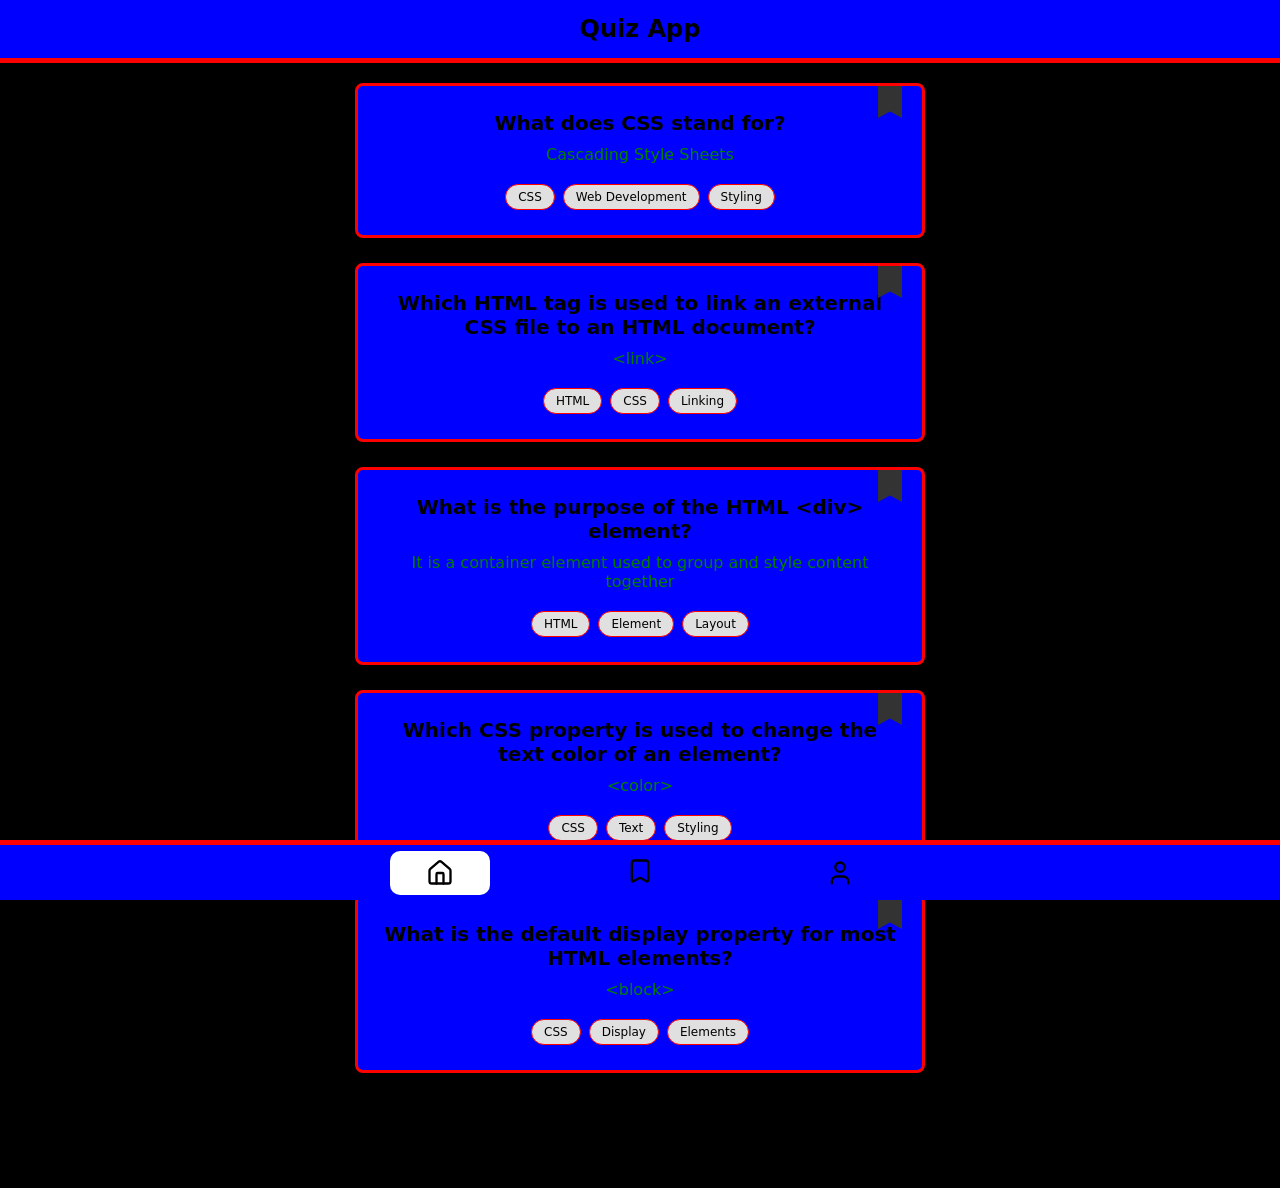
==== index.html @ 6d72170e "css structure added" ====
<!doctype html>
<html lang="en">
  <head>
    <meta charset="UTF-8" />
    <meta name="viewport" content="width=device-width, initial-scale=1" />
    <title>Quiz App</title>
    <link rel="stylesheet" href="styles.css" />
  </head>
  <body>
    <header>
      <h1>Quiz App</h1>
    </header>
    <nav class="navbar">
      <ul>
        <li>
          <div class="active"><img src="assets/house.svg" alt="" /></div>
        </li>
        <li>
          <a href="bookmarks.html">
            <img src="assets/bookmark.svg" alt="" />
          </a>
        </li>
        <li>
          <img src="assets/user.svg" alt="" />
        </li>
      </ul>
    </nav>
    <main>
      <section class="Question card">
        <article class="Question1">
          <h2>What does CSS stand for?</h2>
          <p>Cascading Style Sheets</p>
          <div class="tags">
            <span class="tag">CSS</span>
            <span class="tag">Web Development</span>
            <span class="tag">Styling</span>
          </div>
        </article>
        <article class="Question2">
          <h2>
            Which HTML tag is used to link an external CSS file to an HTML
            document?
          </h2>
          <p>&lt;link&gt;</p>
          <div class="tags">
            <span class="tag">HTML</span>
            <span class="tag">CSS</span>
            <span class="tag">Linking</span>
          </div>
        </article>
        <article class="Question3">
          <h2>What is the purpose of the HTML &lt;div&gt; element?</h2>
          <p>
            It is a container element used to group and style content together
          </p>
          <div class="tags">
            <span class="tag">HTML</span>
            <span class="tag">Element</span>
            <span class="tag">Layout</span>
          </div>
        </article>
        <article class="Question4">
          <h2>
            Which CSS property is used to change the text color of an element?
          </h2>
          <p>&lt;color&gt;</p>
          <div class="tags">
            <span class="tag">CSS</span>
            <span class="tag">Text</span>
            <span class="tag">Styling</span>
          </div>
        </article>
        <article class="Question5">
          <h2>What is the default display property for most HTML elements?</h2>
          <p>&lt;block&gt;</p>
          <div class="tags">
            <span class="tag">CSS</span>
            <span class="tag">Display</span>
            <span class="tag">Elements</span>
          </div>
        </article>
      </section>
    </main>
  </body>
</html>
---- styles.css ----
@import "components/general.css";
@import "components/nav.css";
@import "components/article.css";
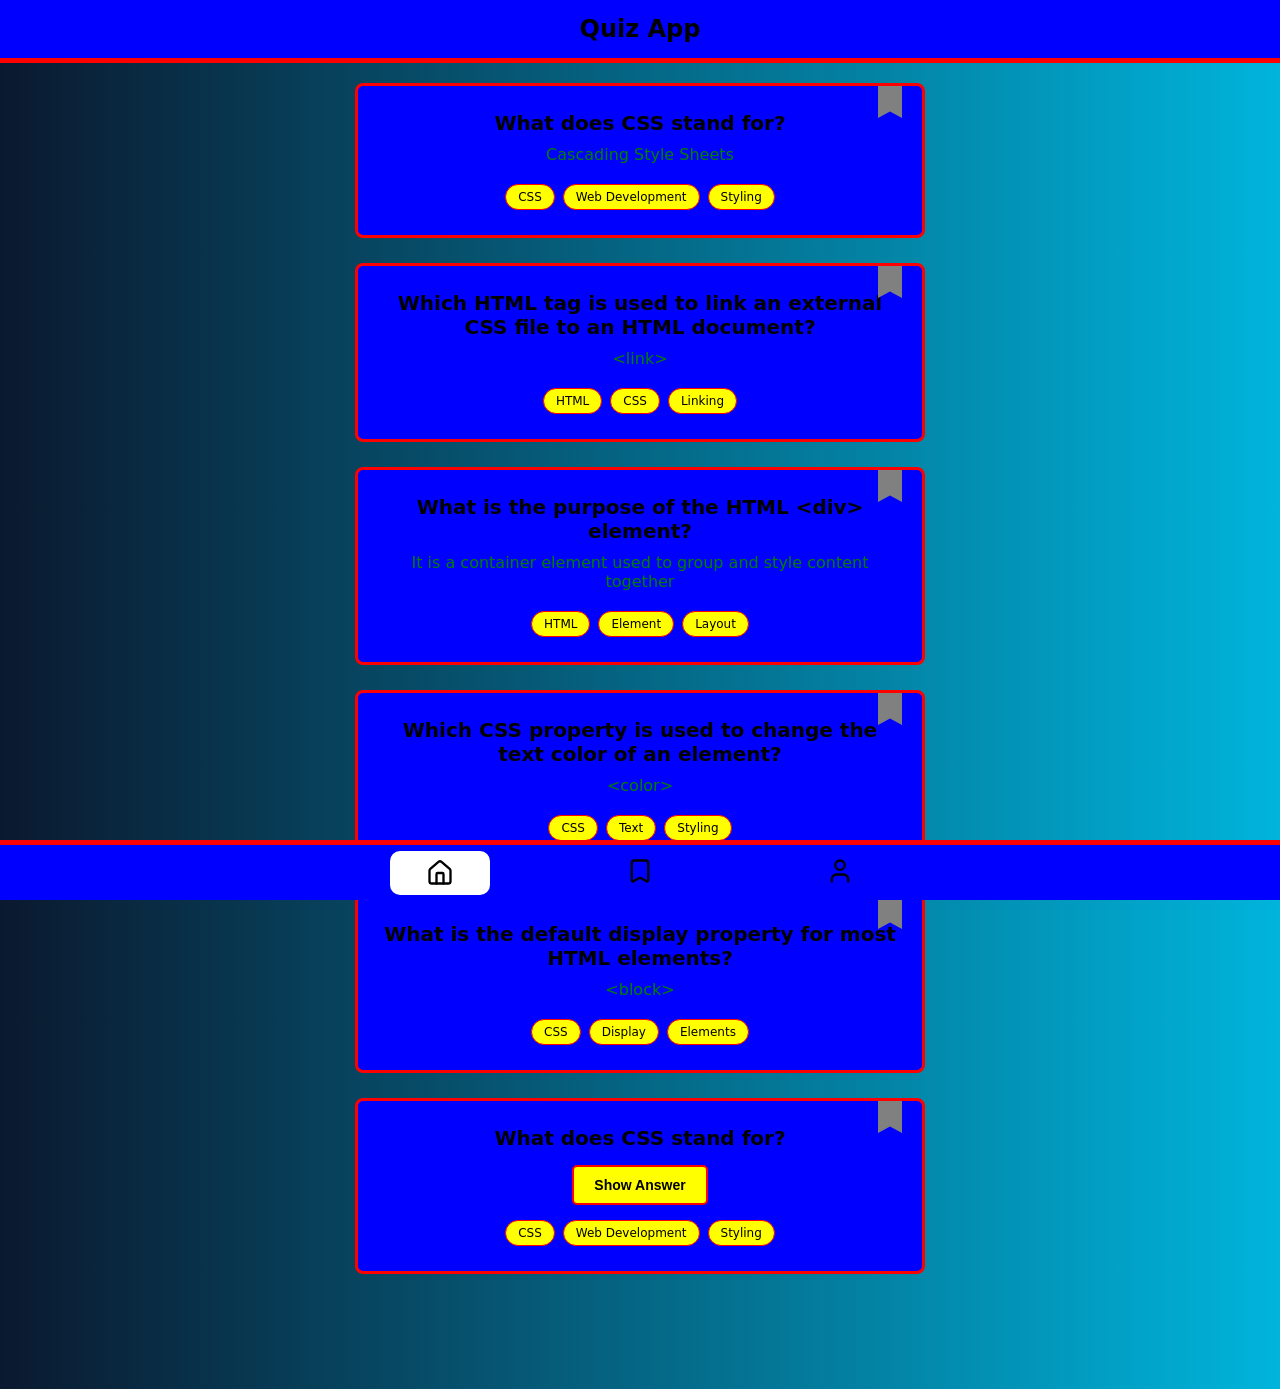
==== commit 47ea2e75: "button test added" ====
--- a/index.html
+++ b/index.html
@@ -21,13 +21,13 @@
           </a>
         </li>
         <li>
-          <img src="assets/user.svg" alt="" />
+          <a href="profile.html"><img src="assets/user.svg" alt="" /></a>
         </li>
       </ul>
     </nav>
     <main>
       <section class="Question card">
-        <article class="Question1">
+        <article class="Question">
           <h2>What does CSS stand for?</h2>
           <p>Cascading Style Sheets</p>
           <div class="tags">
@@ -36,7 +36,7 @@
             <span class="tag">Styling</span>
           </div>
         </article>
-        <article class="Question2">
+        <article class="Question">
           <h2>
             Which HTML tag is used to link an external CSS file to an HTML
             document?
@@ -48,7 +48,7 @@
             <span class="tag">Linking</span>
           </div>
         </article>
-        <article class="Question3">
+        <article class="Question">
           <h2>What is the purpose of the HTML &lt;div&gt; element?</h2>
           <p>
             It is a container element used to group and style content together
@@ -59,7 +59,7 @@
             <span class="tag">Layout</span>
           </div>
         </article>
-        <article class="Question4">
+        <article class="Question">
           <h2>
             Which CSS property is used to change the text color of an element?
           </h2>
@@ -70,7 +70,7 @@
             <span class="tag">Styling</span>
           </div>
         </article>
-        <article class="Question5">
+        <article class="Question">
           <h2>What is the default display property for most HTML elements?</h2>
           <p>&lt;block&gt;</p>
           <div class="tags">
@@ -79,6 +79,17 @@
             <span class="tag">Elements</span>
           </div>
         </article>
+        <article class="Question">
+          <h2>What does CSS stand for?</h2>
+          <!-- Klasse "answer hidden" hinzugefügt -->
+          <p class="answer hidden">Cascading Style Sheets</p>
+          <!-- Neuer zentrierter Button -->
+          <button class="quiz-btn">Show Answer</button>
+          <div class="tags">
+            <span class="tag">CSS</span>
+            <span class="tag">Web Development</span>
+            <span class="tag">Styling</span>
+        </article>
       </section>
     </main>
   </body>
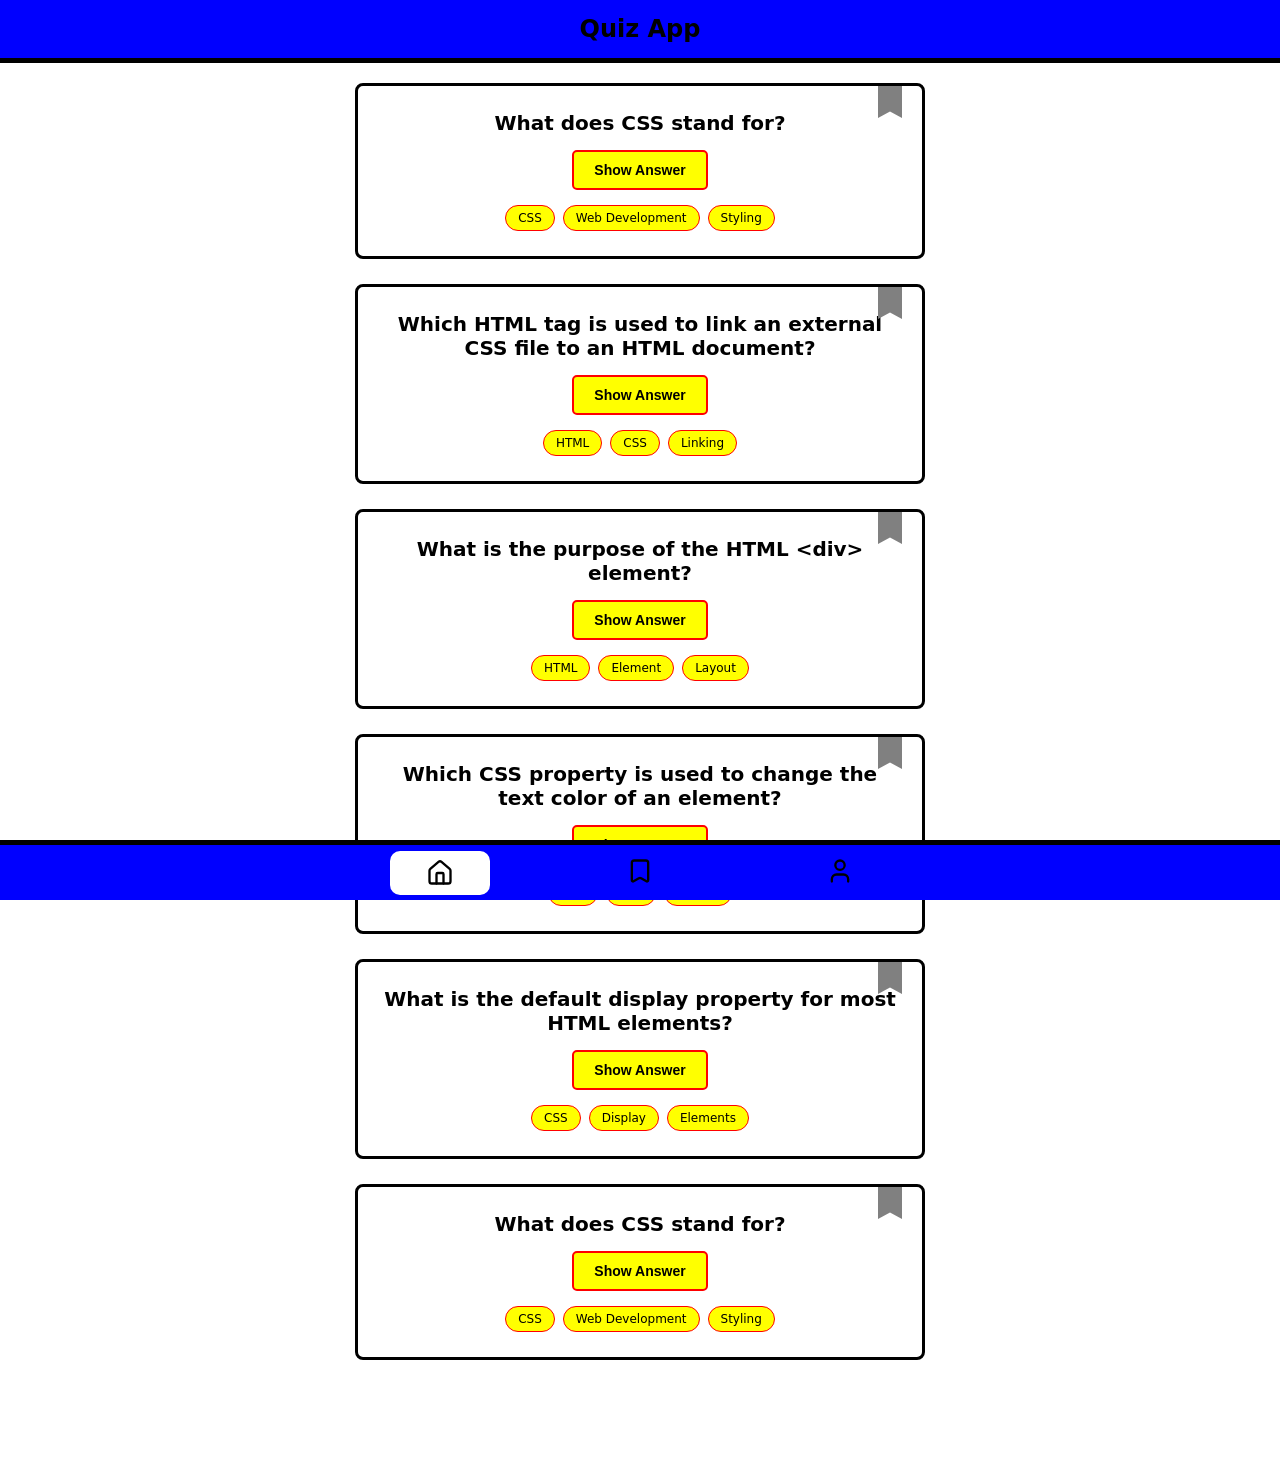
==== commit a0421aeb: "Show answer button added" ====
--- a/index.html
+++ b/index.html
@@ -29,7 +29,8 @@
       <section class="Question card">
         <article class="Question">
           <h2>What does CSS stand for?</h2>
-          <p>Cascading Style Sheets</p>
+          <p class="answer hidden">Cascading Style Sheets</p>
+          <button class="quiz-btn">Show Answer</button>
           <div class="tags">
             <span class="tag">CSS</span>
             <span class="tag">Web Development</span>
@@ -41,7 +42,8 @@
             Which HTML tag is used to link an external CSS file to an HTML
             document?
           </h2>
-          <p>&lt;link&gt;</p>
+          <p class="answer hidden">&lt;link&gt;</p>
+          <button class="quiz-btn">Show Answer</button>
           <div class="tags">
             <span class="tag">HTML</span>
             <span class="tag">CSS</span>
@@ -50,9 +52,10 @@
         </article>
         <article class="Question">
           <h2>What is the purpose of the HTML &lt;div&gt; element?</h2>
-          <p>
+          <p class="answer hidden">
             It is a container element used to group and style content together
           </p>
+          <button class="quiz-btn">Show Answer</button>
           <div class="tags">
             <span class="tag">HTML</span>
             <span class="tag">Element</span>
@@ -63,7 +66,8 @@
           <h2>
             Which CSS property is used to change the text color of an element?
           </h2>
-          <p>&lt;color&gt;</p>
+          <p class="answer hidden">&lt;color&gt;</p>
+          <button class="quiz-btn">Show Answer</button>
           <div class="tags">
             <span class="tag">CSS</span>
             <span class="tag">Text</span>
@@ -72,7 +76,8 @@
         </article>
         <article class="Question">
           <h2>What is the default display property for most HTML elements?</h2>
-          <p>&lt;block&gt;</p>
+          <p class="answer hidden">&lt;block&gt;</p>
+          <button class="quiz-btn">Show Answer</button>
           <div class="tags">
             <span class="tag">CSS</span>
             <span class="tag">Display</span>
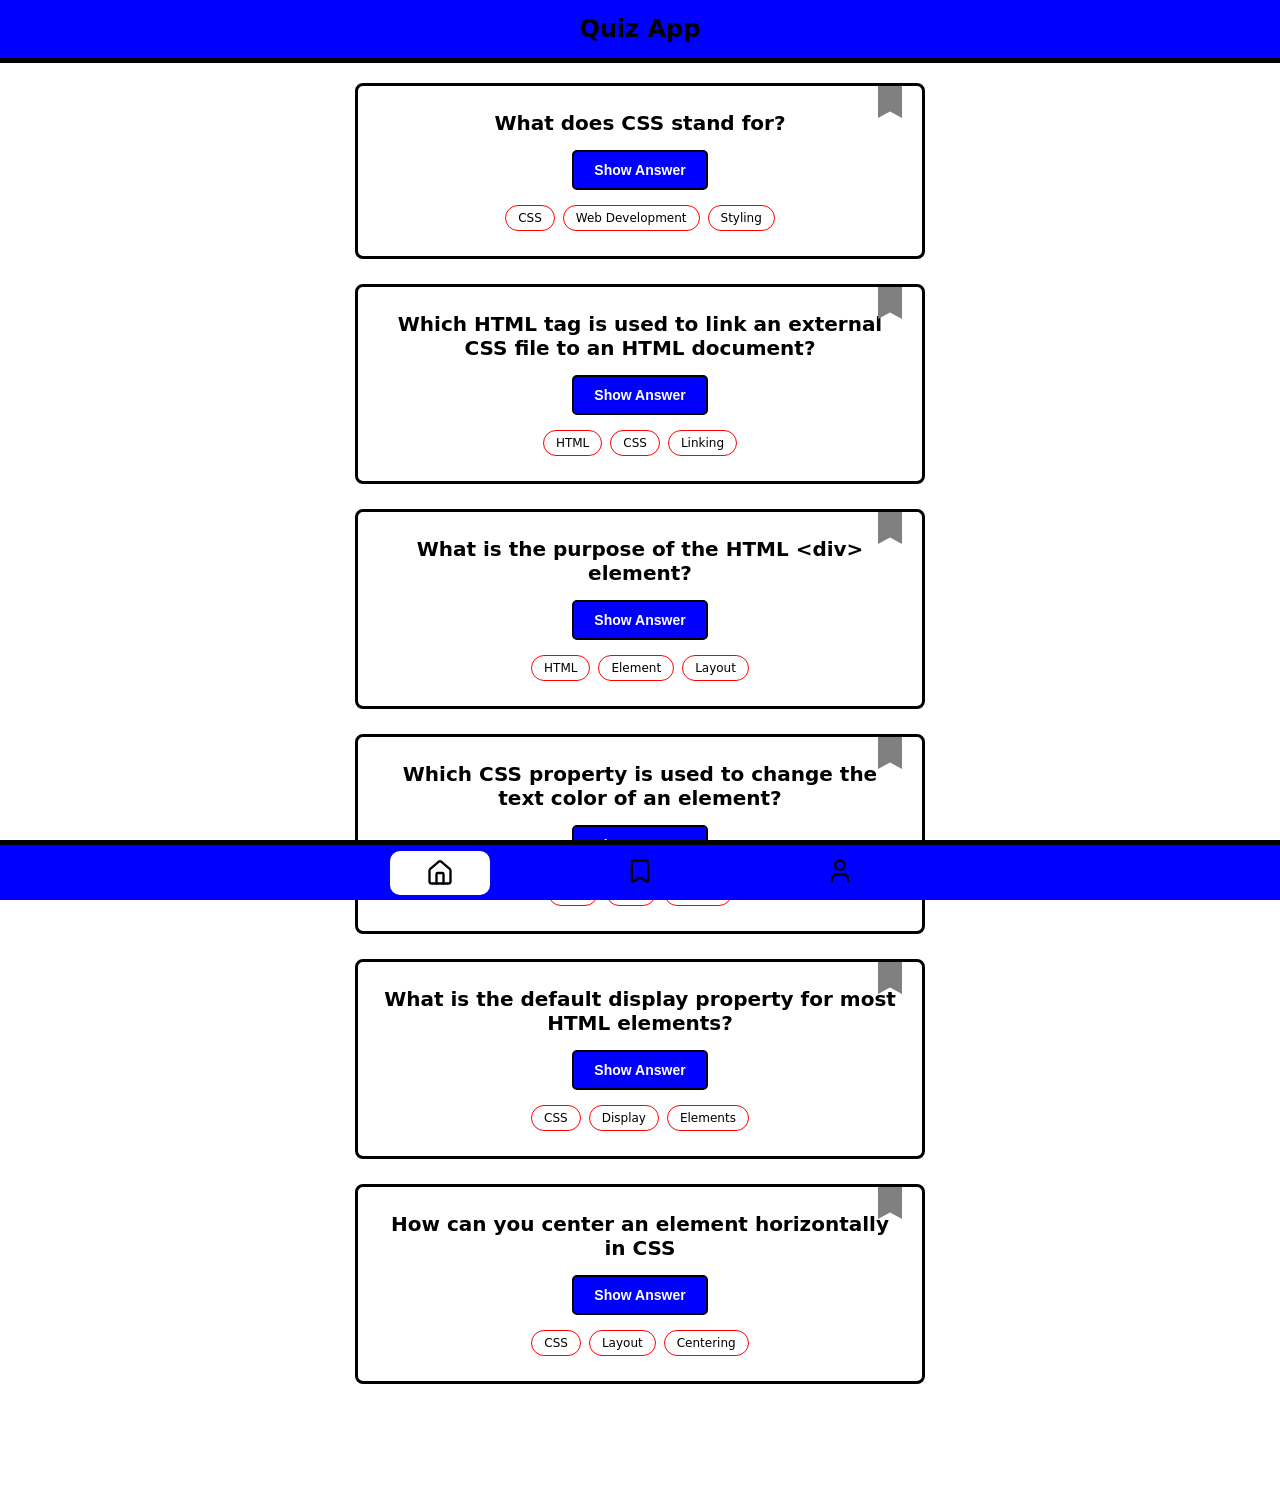
==== commit a0ad28a7: "prifle updated" ====
--- a/index.html
+++ b/index.html
@@ -85,15 +85,15 @@
           </div>
         </article>
         <article class="Question">
-          <h2>What does CSS stand for?</h2>
+          <h2>How can you center an element horizontally in CSS</h2>
           <!-- Klasse "answer hidden" hinzugefügt -->
-          <p class="answer hidden">Cascading Style Sheets</p>
+          <p class="answer hidden">By setting its margin property to auto</p>
           <!-- Neuer zentrierter Button -->
           <button class="quiz-btn">Show Answer</button>
           <div class="tags">
             <span class="tag">CSS</span>
-            <span class="tag">Web Development</span>
-            <span class="tag">Styling</span>
+            <span class="tag">Layout</span>
+            <span class="tag">Centering</span>
         </article>
       </section>
     </main>
--- a/styles.css
+++ b/styles.css
@@ -1,3 +1,9 @@
 @import "components/general.css";
 @import "components/nav.css";
 @import "components/article.css";
+
+.profile-card {
+  background-color: var(--white);
+  border: 3px solid var(--black);
+  border-radius: 5px;
+}
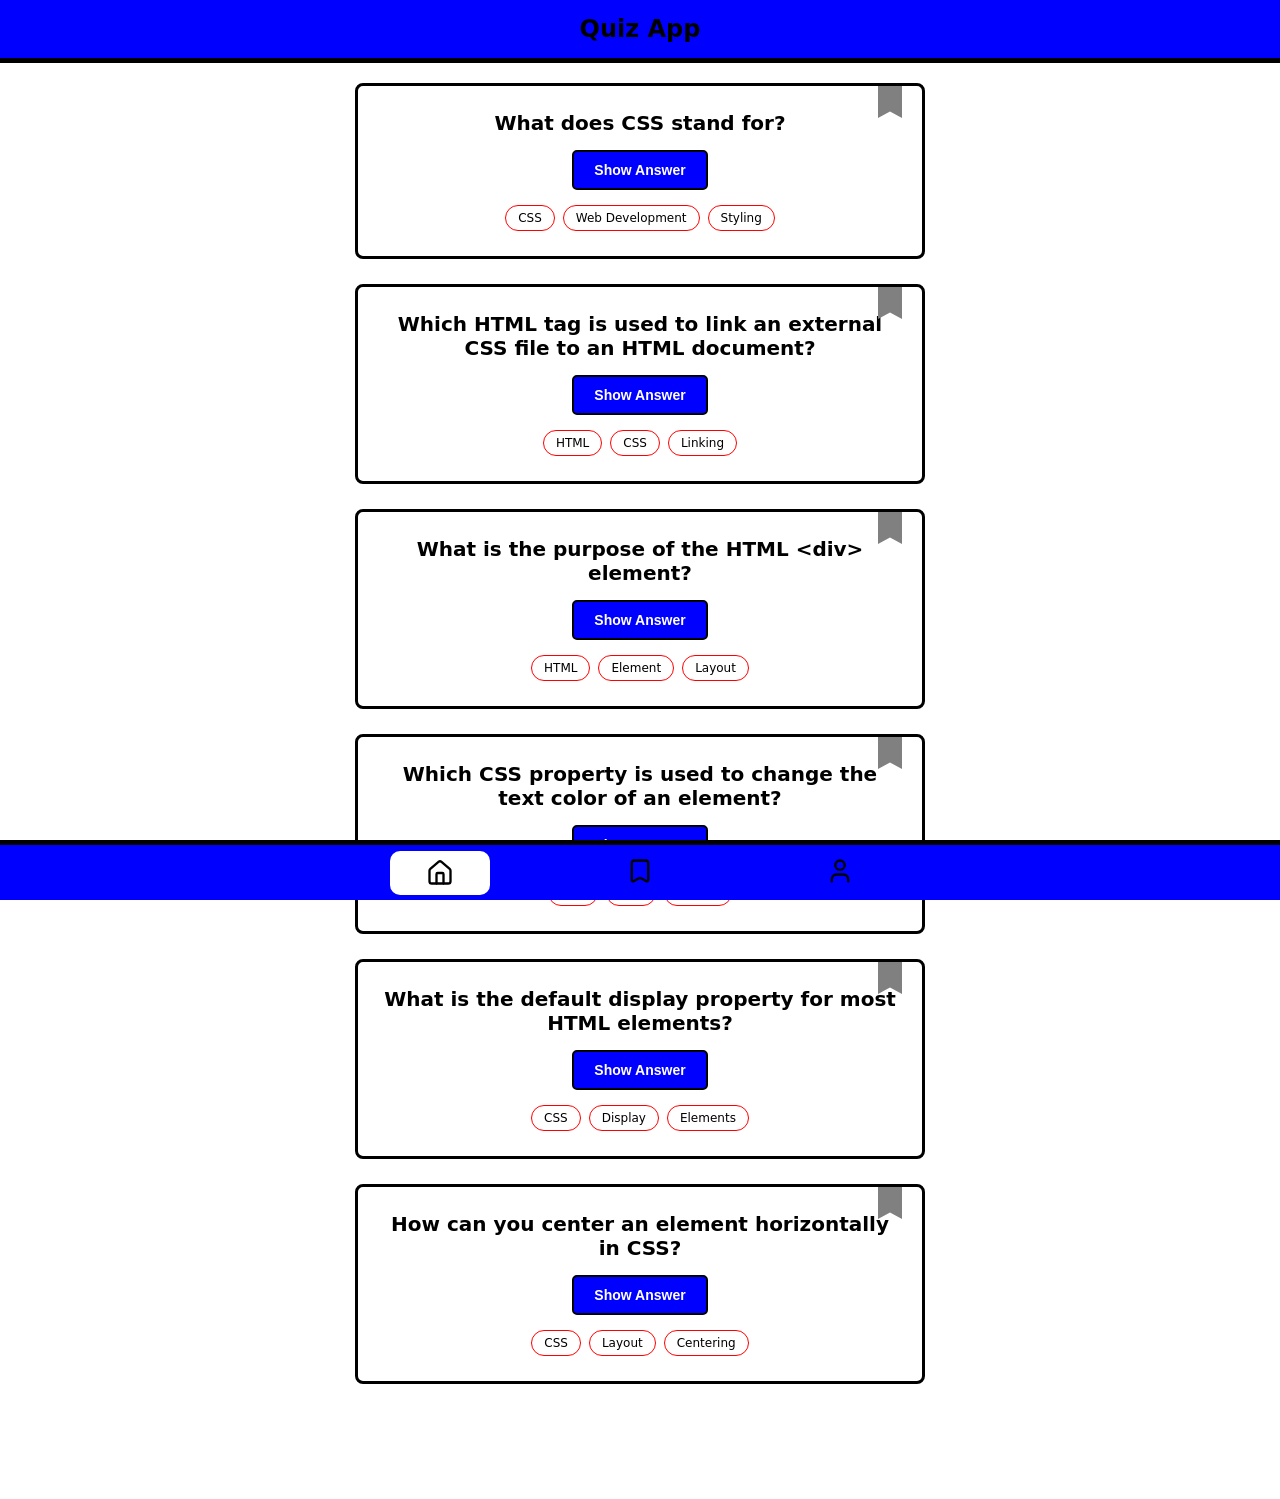
==== commit 9a52f792: "project updated buttons added" ====
--- a/index.html
+++ b/index.html
@@ -27,7 +27,12 @@
     </nav>
     <main>
       <section class="Question card">
-        <article class="Question">
+        <article class="Question" data-id="1">
+          <button
+            class="bookmark"
+            aria-label="Bookmark"
+            aria-pressed="false"
+          ></button>
           <h2>What does CSS stand for?</h2>
           <p class="answer hidden">Cascading Style Sheets</p>
           <button class="quiz-btn">Show Answer</button>
@@ -37,7 +42,12 @@
             <span class="tag">Styling</span>
           </div>
         </article>
-        <article class="Question">
+        <article class="Question" data-id="2">
+          <button
+            class="bookmark"
+            aria-label="Bookmark"
+            aria-pressed="false"
+          ></button>
           <h2>
             Which HTML tag is used to link an external CSS file to an HTML
             document?
@@ -50,7 +60,12 @@
             <span class="tag">Linking</span>
           </div>
         </article>
-        <article class="Question">
+        <article class="Question" data-id="3">
+          <button
+            class="bookmark"
+            aria-label="Bookmark"
+            aria-pressed="false"
+          ></button>
           <h2>What is the purpose of the HTML &lt;div&gt; element?</h2>
           <p class="answer hidden">
             It is a container element used to group and style content together
@@ -62,7 +77,12 @@
             <span class="tag">Layout</span>
           </div>
         </article>
-        <article class="Question">
+        <article class="Question" data-id="4">
+          <button
+            class="bookmark"
+            aria-label="Bookmark"
+            aria-pressed="false"
+          ></button>
           <h2>
             Which CSS property is used to change the text color of an element?
           </h2>
@@ -74,7 +94,12 @@
             <span class="tag">Styling</span>
           </div>
         </article>
-        <article class="Question">
+        <article class="Question" data-id="5">
+          <button
+            class="bookmark"
+            aria-label="Bookmark"
+            aria-pressed="false"
+          ></button>
           <h2>What is the default display property for most HTML elements?</h2>
           <p class="answer hidden">&lt;block&gt;</p>
           <button class="quiz-btn">Show Answer</button>
@@ -84,8 +109,13 @@
             <span class="tag">Elements</span>
           </div>
         </article>
-        <article class="Question">
-          <h2>How can you center an element horizontally in CSS</h2>
+        <article class="Question" data-id="6">
+          <button
+            class="bookmark"
+            aria-label="Bookmark"
+            aria-pressed="false"
+          ></button>
+          <h2>How can you center an element horizontally in CSS?</h2>
           <!-- Klasse "answer hidden" hinzugefügt -->
           <p class="answer hidden">By setting its margin property to auto</p>
           <!-- Neuer zentrierter Button -->
@@ -94,6 +124,7 @@
             <span class="tag">CSS</span>
             <span class="tag">Layout</span>
             <span class="tag">Centering</span>
+          </div>
         </article>
       </section>
     </main>
--- a/styles.css
+++ b/styles.css
@@ -1,9 +1,4 @@
 @import "components/general.css";
 @import "components/nav.css";
 @import "components/article.css";
-
-.profile-card {
-  background-color: var(--white);
-  border: 3px solid var(--black);
-  border-radius: 5px;
-}
+@import "components/profile.css";
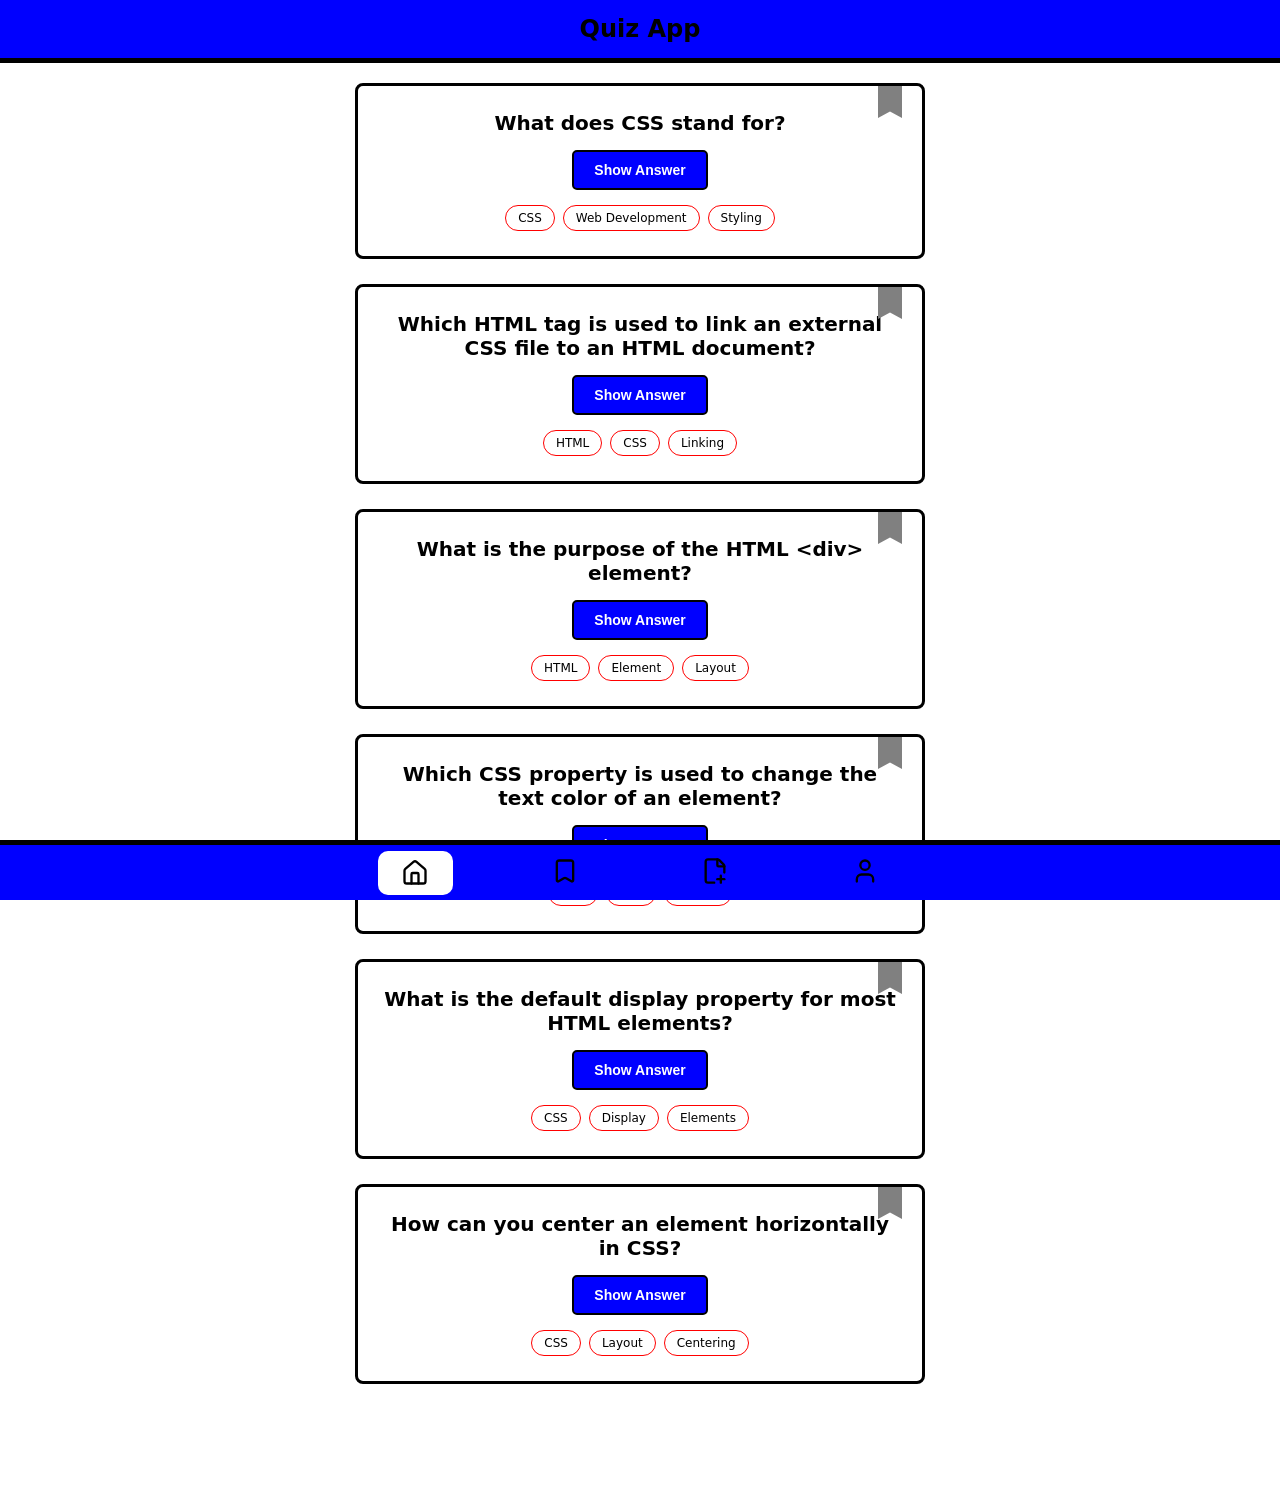
==== commit 24c59dca: "added Form Page and querySelector" ====
--- a/index.html
+++ b/index.html
@@ -5,6 +5,7 @@
     <meta name="viewport" content="width=device-width, initial-scale=1" />
     <title>Quiz App</title>
     <link rel="stylesheet" href="styles.css" />
+    <script src="./js/index.js" defer></script>
   </head>
   <body>
     <header>
@@ -21,6 +22,11 @@
           </a>
         </li>
         <li>
+          <a href="form.html"
+            ><img src="assets/file-plus-corner.svg" alt=""
+          /></a>
+        </li>
+        <li>
           <a href="profile.html"><img src="assets/user.svg" alt="" /></a>
         </li>
       </ul>
@@ -28,14 +34,10 @@
     <main>
       <section class="Question card">
         <article class="Question" data-id="1">
-          <button
-            class="bookmark"
-            aria-label="Bookmark"
-            aria-pressed="false"
-          ></button>
+          <button class="bookmark" data-js="bookmark"></button>
           <h2>What does CSS stand for?</h2>
-          <p class="answer hidden">Cascading Style Sheets</p>
-          <button class="quiz-btn">Show Answer</button>
+          <p class="hide" data-js="hidden-answer">Cascading Style Sheets</p>
+          <button class="quiz-btn" data-js="show-answer">Show Answer</button>
           <div class="tags">
             <span class="tag">CSS</span>
             <span class="tag">Web Development</span>
@@ -43,16 +45,12 @@
           </div>
         </article>
         <article class="Question" data-id="2">
-          <button
-            class="bookmark"
-            aria-label="Bookmark"
-            aria-pressed="false"
-          ></button>
+          <button class="bookmark" data-js="bookmark"></button>
           <h2>
             Which HTML tag is used to link an external CSS file to an HTML
             document?
           </h2>
-          <p class="answer hidden">&lt;link&gt;</p>
+          <p class="hide" data-js="hidden-answer">&lt;link&gt;</p>
           <button class="quiz-btn">Show Answer</button>
           <div class="tags">
             <span class="tag">HTML</span>
@@ -61,13 +59,9 @@
           </div>
         </article>
         <article class="Question" data-id="3">
-          <button
-            class="bookmark"
-            aria-label="Bookmark"
-            aria-pressed="false"
-          ></button>
+          <button class="bookmark" data-js="bookmark"></button>
           <h2>What is the purpose of the HTML &lt;div&gt; element?</h2>
-          <p class="answer hidden">
+          <p class="hide" data-js="hidden-answer">
             It is a container element used to group and style content together
           </p>
           <button class="quiz-btn">Show Answer</button>
@@ -78,15 +72,11 @@
           </div>
         </article>
         <article class="Question" data-id="4">
-          <button
-            class="bookmark"
-            aria-label="Bookmark"
-            aria-pressed="false"
-          ></button>
+          <button class="bookmark" data-js="bookmark"></button>
           <h2>
             Which CSS property is used to change the text color of an element?
           </h2>
-          <p class="answer hidden">&lt;color&gt;</p>
+          <p class="hide" data-js="hidden-answer">&lt;color&gt;</p>
           <button class="quiz-btn">Show Answer</button>
           <div class="tags">
             <span class="tag">CSS</span>
@@ -95,13 +85,9 @@
           </div>
         </article>
         <article class="Question" data-id="5">
-          <button
-            class="bookmark"
-            aria-label="Bookmark"
-            aria-pressed="false"
-          ></button>
+          <button class="bookmark" data-js="bookmark"></button>
           <h2>What is the default display property for most HTML elements?</h2>
-          <p class="answer hidden">&lt;block&gt;</p>
+          <p class="hide" data-js="hidden-answer">&lt;block&gt;</p>
           <button class="quiz-btn">Show Answer</button>
           <div class="tags">
             <span class="tag">CSS</span>
@@ -110,14 +96,12 @@
           </div>
         </article>
         <article class="Question" data-id="6">
-          <button
-            class="bookmark"
-            aria-label="Bookmark"
-            aria-pressed="false"
-          ></button>
+          <button class="bookmark" data-js="bookmark"></button>
           <h2>How can you center an element horizontally in CSS?</h2>
           <!-- Klasse "answer hidden" hinzugefügt -->
-          <p class="answer hidden">By setting its margin property to auto</p>
+          <p class="hide" data-js="hidden-answer">
+            By setting its margin property to auto
+          </p>
           <!-- Neuer zentrierter Button -->
           <button class="quiz-btn">Show Answer</button>
           <div class="tags">
--- a/styles.css
+++ b/styles.css
@@ -2,3 +2,4 @@
 @import "components/nav.css";
 @import "components/article.css";
 @import "components/profile.css";
+@import "components/form.css";
